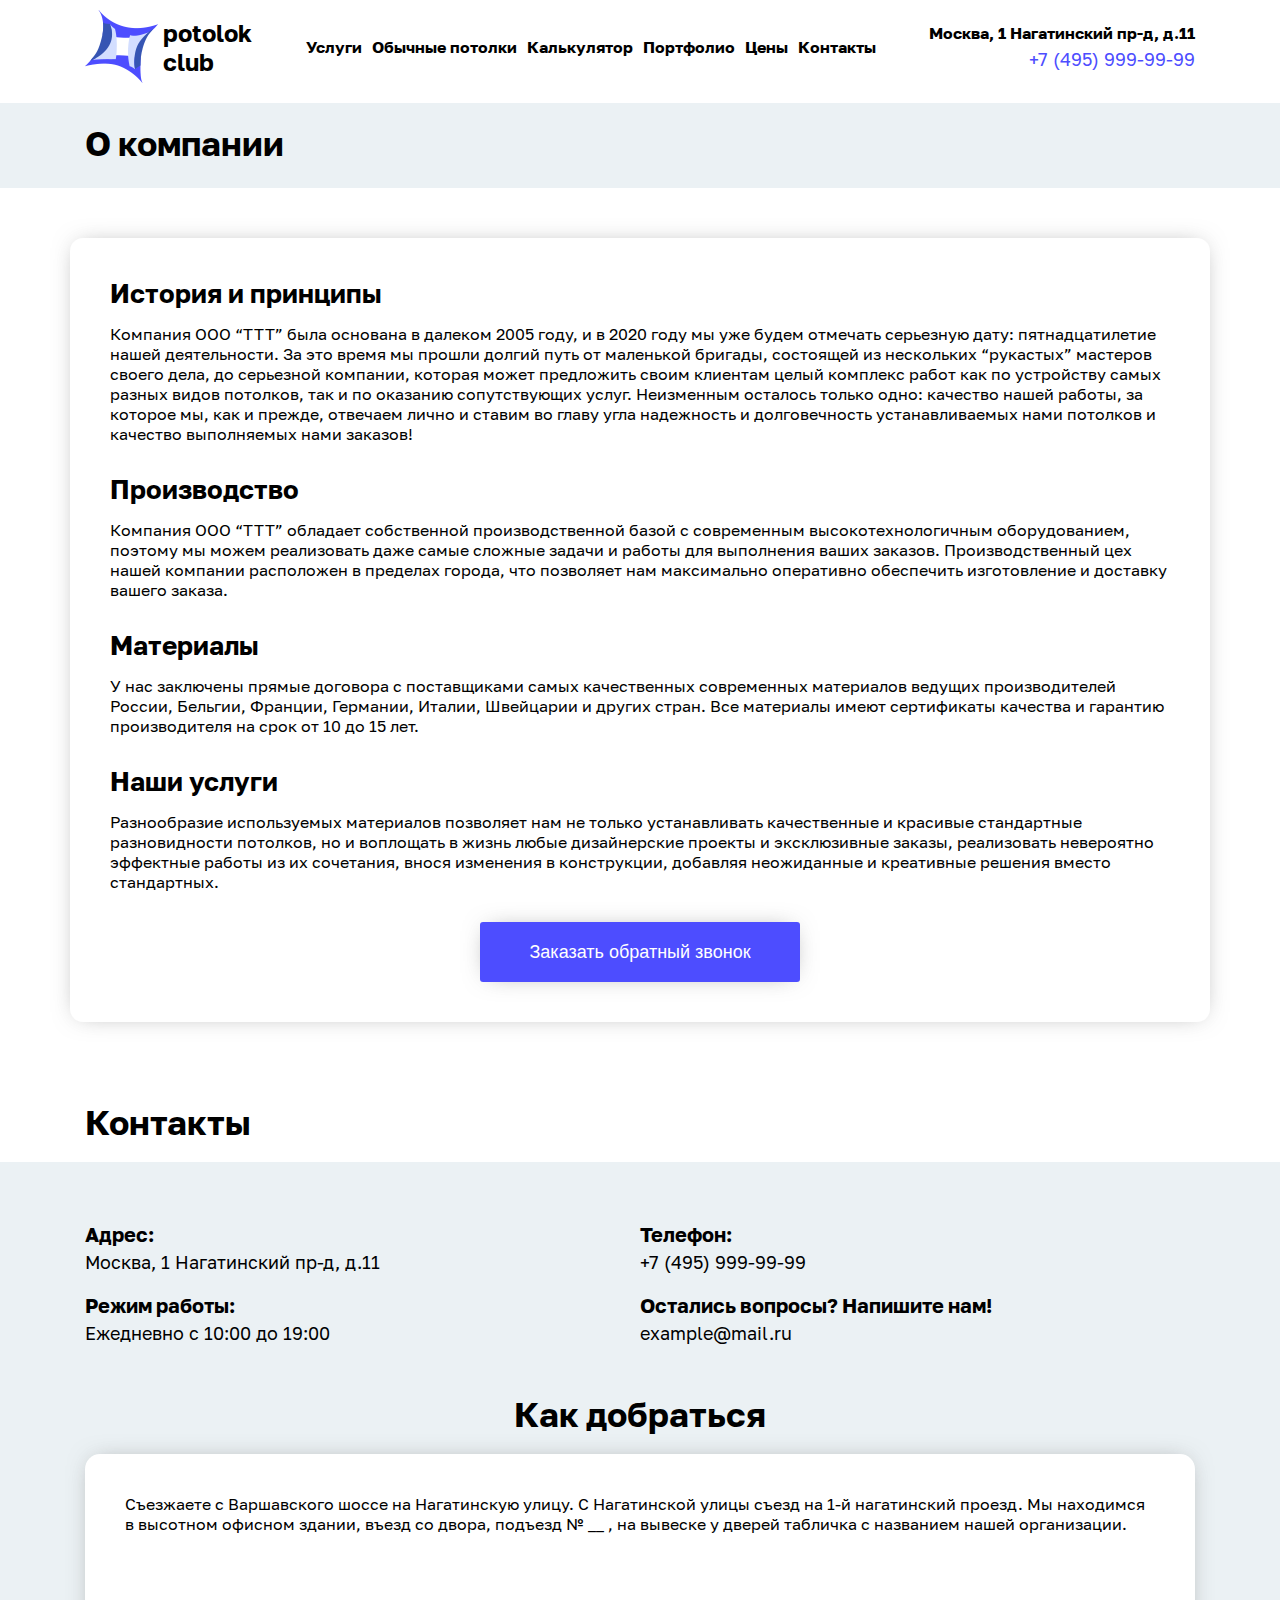
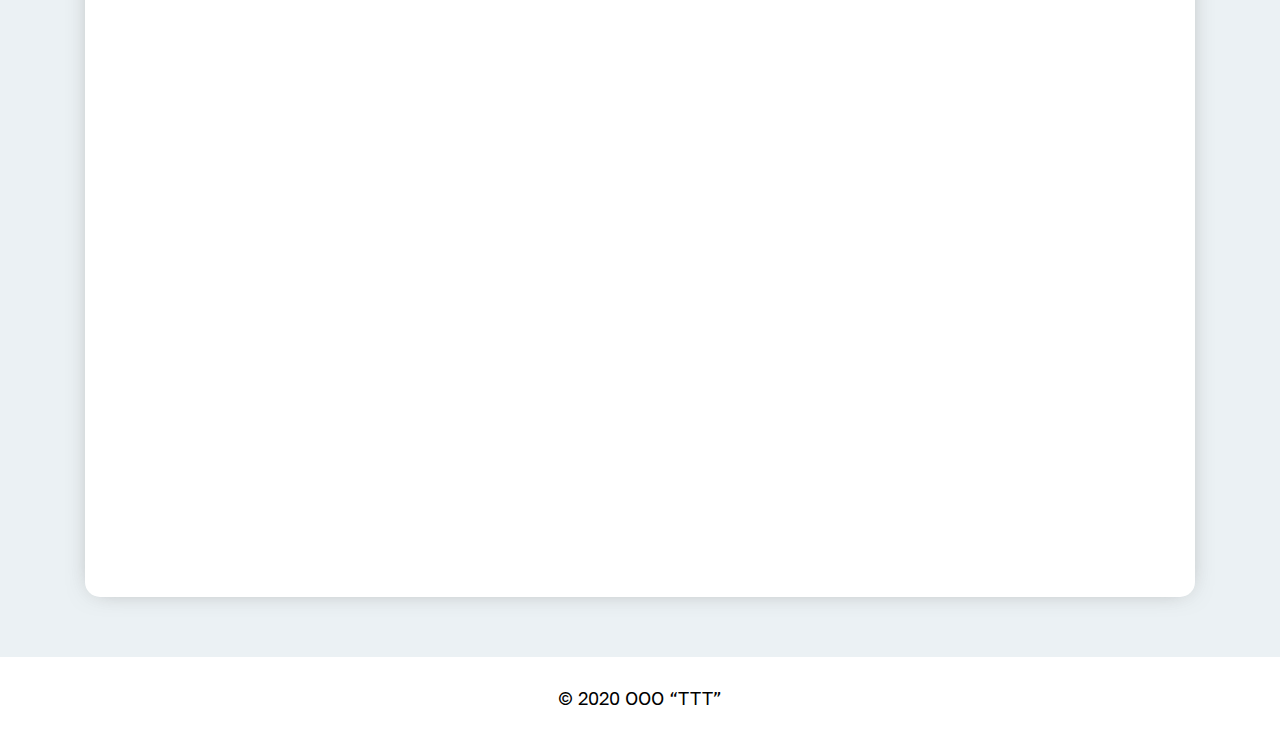
==== about.html @ 4449667e "5" ====
<!DOCTYPE html>
<html lang="ru">
<head>
  <meta charset="UTF-8">
  <meta name="viewport" content="width=device-width, initial-scale=1.0, maximum-scale=1.0, user-scalable=no" />
  <meta http-equiv="X-UA-Compatible" content="ie=edge">
  <meta name="format-detection" content="telephone=no">
  <title>Ремонт квартир</title>
  <link rel="shortcut icon" href="img/favicon/favicon.ico" type="image/x-icon">
  <meta property="og:title" content="" />
  <meta name="keywords" content=""/>
  <link rel="stylesheet" href="css/libs.min.css">
  <link rel="stylesheet" href="css/main.css">
</head>
<body>
  <div class="burger">
    <span></span>
    <span></span>
    <span></span>
  </div>
  <header class="header">
    <div class="header-top">
      <div class="header-top-wrap container">
        <div class="header-top-wrap-left">
          <a href="#"><img src="img/logo.png" alt="">potolok<br>club</a>
        </div>
        <div class="header-top-wrap-center">
          <ul class="menu">
            <li class="menu-item-has-children">
              <a href="">Услуги</a>
              <ul>
                <li><a href="">В детскую</a></li>
                <li><a href="">В спальню</a></li>
                <li><a href="">В гостинную</a></li>
                <li><a href="">На кухню</a></li>
                <li><a href="">В ванную</a></li>
                <li><a href="">В коридор</a></li>
              </ul>
            </li>
            <li><a href="">Обычные потолки</a></li>
            <li><a href="">Калькулятор</a>
            </li>
            <li><a href="">Портфолио</a></li>
            <li><a href="">Цены</a></li>
            <li><a href="">Контакты</a></li>
          </ul>
        </div>
        <div class="header-top-wrap-right">
          <a href="#">Москва, 1 Нагатинский пр-д, д.11</a>
          <a href="tel:">+7 (495) 999-99-99</a>
        </div>
      </div>
    </div>
    
  </header>
 

  <section class="about">
    <div class="about-title">
      <h1 class="title container">О компании</h1>
    </div>
    <div class="about-wrap container">
      
      <h2>
        История и принципы
      </h2>
      <p>
        Компания ООО “ТТТ” была основана в далеком 2005 году, и в 2020 году мы уже будем отмечать серьезную дату: пятнадцатилетие нашей деятельности. За это время мы прошли долгий путь от маленькой бригады, состоящей из нескольких “рукастых” мастеров своего дела, до серьезной компании, которая может предложить своим клиентам целый комплекс работ как по устройству самых разных видов потолков, так и по оказанию сопутствующих услуг. Неизменным осталось только одно: качество нашей работы, за которое мы, как и прежде, отвечаем лично и ставим во главу угла надежность и долговечность устанавливаемых нами потолков и качество выполняемых нами заказов!
      </p>
      <h2>
        Производство
      </h2>
      <p>
        Компания ООО “ТТТ” обладает собственной производственной базой с современным высокотехнологичным оборудованием, поэтому мы можем реализовать даже самые сложные задачи и работы для выполнения ваших заказов. Производственный цех нашей компании расположен в пределах города, что позволяет нам максимально оперативно обеспечить изготовление и доставку вашего заказа.   
      </p>
      <h2>
        Материалы
      </h2>
      <p>
        У нас заключены прямые договора с поставщиками самых качественных современных материалов ведущих производителей России, Бельгии, Франции, Германии, Италии, Швейцарии и других стран. Все материалы имеют сертификаты качества и гарантию производителя на срок от 10 до 15 лет.
      </p>
      <h2>
        Наши услуги 
      </h2>
      <p>
        Разнообразие используемых материалов позволяет нам не только устанавливать качественные и красивые стандартные разновидности потолков, но и  воплощать в жизнь любые дизайнерские проекты и эксклюзивные заказы, реализовать невероятно эффектные работы из их сочетания, внося изменения в конструкции, добавляя неожиданные и креативные решения вместо стандартных.
      </p>
      <div class="div-button">
        <button class="button call-popup">Заказать обратный звонок</button>
      </div>
    </div>
  </section>
  <footer class="footer">
    <div class="footer-top container">
      <div class="title">
        Контакты
      </div>
    </div>
    <div class="footer-main">
      <div class="footer-main-wrap container">
        <div class="footer-main-wrap-top">
          <div class="footer-main-wrap-top-item">
            <b>Адрес:</b>
            <p>Москва, 1 Нагатинский пр-д, д.11</p>
          </div>
          <div class="footer-main-wrap-top-item">
            <b>Телефон:</b>
            <a href="">+7 (495) 999-99-99</a>
          </div>
          <div class="footer-main-wrap-top-item">
            <b>Режим работы:</b>
            <p>Ежедневно с 10:00 до 19:00</p>
          </div>
          <div class="footer-main-wrap-top-item">
            <b>Остались вопросы? Напишите нам!</b>
            <a href="">example@mail.ru</a>
          </div>
        </div>
        <div class="title">Как добраться</div>
        <!-- <div class="footer-main-wrap-toggle">
          
          <div>На автомобиле</div>
          <div>Пешком</div>
        </div> -->
        <div class="footer-main-wrap-map">
          <p>
            Съезжаете с Варшавского шоссе на Нагатинскую улицу. 
            С Нагатинской улицы съезд на 1-й нагатинский проезд. 
            Мы находимся в высотном офисном здании, въезд со двора, подъезд № __ , на вывеске у дверей табличка с названием нашей организации. 
          </p>
          <iframe src="https://yandex.ru/map-widget/v1/?um=constructor%3Af8dcd74d21fbdcd40e7e0dd1409239ef2c2ac0455ceb2d71cfdfa2def05c5040&amp;source=constructor" width="100%" height="600" frameborder="0"></iframe>
        </div>
      </div>
    </div>
    <div class="footer-title">
      © 2020  ООО  “ТТТ” 
    </div>
  </footer>
  <div class="overlay"></div>
  <div class="popup">
    <div class="close">&times;</div>
    <div class="title">
      Оставьте завяку и мы вам перезвоним!
    </div>
    <label for="">Ваше имя</label>
    <input type="text">
    <label for="">Ваш телефон</label>
    <input type="tel">
    <input type="submit" class="button" value="Отправить">
    <div class="small">
      Я ознакомлен (-а) с условиями <a href="">политики конфиденциальности</a> и согласен на обработку персональных данных.
    </div>
  </div>




  <script src="https://code.jquery.com/jquery-3.4.1.min.js"></script>
  <script src="js/libs.min.js"></script>
  <script src="js/common.js"></script>
</body>
</html>
---- css/libs.min.css ----
.slick-slider{box-sizing:border-box;-webkit-user-select:none;-moz-user-select:none;-ms-user-select:none;user-select:none;-webkit-touch-callout:none;-khtml-user-select:none;-ms-touch-action:pan-y;touch-action:pan-y;-webkit-tap-highlight-color:transparent}.slick-list,.slick-slider{position:relative;display:block}.slick-list{overflow:hidden;margin:0;padding:0}.slick-list:focus{outline:none}.slick-list.dragging{cursor:pointer;cursor:hand}.slick-slider .slick-list,.slick-slider .slick-track{transform:translateZ(0)}.slick-track{position:relative;top:0;left:0;display:block;margin-left:auto;margin-right:auto}.slick-track:after,.slick-track:before{display:table;content:""}.slick-track:after{clear:both}.slick-loading .slick-track{visibility:hidden}.slick-slide{display:none;float:left;height:100%;min-height:1px}[dir=rtl] .slick-slide{float:right}.slick-slide img{display:block}.slick-slide.slick-loading img{display:none}.slick-slide.dragging img{pointer-events:none}.slick-initialized .slick-slide{display:block}.slick-loading .slick-slide{visibility:hidden}.slick-vertical .slick-slide{display:block;height:auto;border:1px solid transparent}.slick-arrow.slick-hidden{display:none}
---- css/main.css ----
@font-face {
  font-family: 'reg';
  font-display: swap;
  src: url("../fonts/GoloTextReg.ttf");
  font-weight: normal;
  font-style: normal;
}

@font-face {
  font-family: 'bold';
  font-display: swap;
  src: url("../fonts/GoloTextBold.ttf");
  font-weight: normal;
  font-style: normal;
}

* {
  -webkit-box-sizing: border-box;
          box-sizing: border-box;
  margin: 0;
  padding: 0;
}

body, html {
  margin: 0;
  padding: 0;
  width: auto;
  overflow-x: hidden;
  color: #000;
  font-family: "reg", sans-serif;
  -webkit-box-sizing: border-box;
          box-sizing: border-box;
  font-size: 14px;
  -ms-overflow-style: scrollbar;
}

a, a:hover, a:active, a:link, a:focus {
  text-decoration: none;
  outline: none;
}

ul {
  list-style: none;
  font-size: 16px;
}

div, span, article, nav, section, main, header {
  -webkit-box-sizing: border-box;
          box-sizing: border-box;
  padding: 0;
  margin: 0;
}

input, button, select, textarea {
  padding: 10px 15px;
}

input[type="text"], input[type="tel"], input[type="submit"], button {
  -webkit-appearance: none;
}

input:focus, textarea:focus, select:focus, button:focus {
  outline: none;
}

h1, h2, h3, h4, h5 {
  width: 100%;
  font-family: "bold", sans-serif;
}

.container {
  width: 100%;
  padding-right: 15px;
  padding-left: 15px;
  margin-right: auto;
  margin-left: auto;
}

.container-fluid {
  width: 100%;
  margin-right: auto;
  margin-left: auto;
}

.row {
  display: -webkit-box;
  display: -ms-flexbox;
  display: flex;
  -ms-flex-wrap: wrap;
  flex-wrap: wrap;
  -webkit-box-align: center;
      -ms-flex-align: center;
          align-items: center;
}

@media (min-width: 576px) {
  .container {
    max-width: 540px;
  }
}

@media (min-width: 768px) {
  .container {
    max-width: 720px;
  }
}

@media (min-width: 992px) {
  .container {
    max-width: 960px;
  }
}

@media (min-width: 1200px) {
  .container {
    max-width: 1140px;
  }
}

.title {
  font-family: "bold", sans-serif;
  font-size: 34px;
  margin-bottom: 20px;
}

.button {
  background-color: #4d4dff;
  color: #fff;
  font-size: 18px;
  border: 0;
  border-radius: 3px;
  display: -webkit-box;
  display: -ms-flexbox;
  display: flex;
  -webkit-box-pack: center;
      -ms-flex-pack: center;
          justify-content: center;
  -webkit-box-align: center;
      -ms-flex-align: center;
          align-items: center;
  width: 320px;
  height: 60px;
  -webkit-box-shadow: 0px 0px 25px -9px rgba(120, 120, 120, 0.76);
          box-shadow: 0px 0px 25px -9px rgba(120, 120, 120, 0.76);
  cursor: pointer;
  -webkit-transition: 0.6s;
  transition: 0.6s;
}

.button:hover {
  -webkit-transition: 0.6s;
  transition: 0.6s;
  color: #000;
  background-color: #d3deff;
}

.header-top {
  padding-bottom: 20px;
}

.header-top-wrap {
  display: -webkit-box;
  display: -ms-flexbox;
  display: flex;
  -webkit-box-pack: justify;
      -ms-flex-pack: justify;
          justify-content: space-between;
  -webkit-box-align: center;
      -ms-flex-align: center;
          align-items: center;
  padding-top: 10px;
}

.header-top-wrap-left a {
  display: -webkit-box;
  display: -ms-flexbox;
  display: flex;
  -webkit-box-align: center;
      -ms-flex-align: center;
          align-items: center;
  font-size: 24px;
  font-family: "bold", sans-serif;
  color: #000;
}

.header-top-wrap-left a img {
  margin-right: 5px;
}

.header-top-wrap-center ul {
  display: -webkit-box;
  display: -ms-flexbox;
  display: flex;
  -webkit-box-pack: justify;
      -ms-flex-pack: justify;
          justify-content: space-between;
  -webkit-box-align: center;
      -ms-flex-align: center;
          align-items: center;
}

.header-top-wrap-center ul li {
  position: relative;
}

.header-top-wrap-center ul li a {
  padding: 5px;
  font-size: 16px;
  color: #000;
  font-family: "bold", sans-serif;
}

.header-top-wrap-center ul li.menu-item-has-children ul {
  position: absolute;
  display: none;
  min-width: 160px;
  top: 22px;
  background-color: #fff;
  -webkit-box-shadow: 0 5px 5px rgba(0, 0, 0, 0.1);
          box-shadow: 0 5px 5px rgba(0, 0, 0, 0.1);
}

.header-top-wrap-center ul li.menu-item-has-children ul li {
  display: -webkit-box;
  display: -ms-flexbox;
  display: flex;
  width: 100%;
}

.header-top-wrap-center ul li.menu-item-has-children ul li a {
  display: -webkit-box;
  display: -ms-flexbox;
  display: flex;
  width: 100%;
  padding: 4px 15px;
  display: flex;
}

.header-top-wrap-center ul li.menu-item-has-children ul li a:hover {
  background-color: #4d4dff;
  color: #fff;
}

.header-top-wrap-right {
  display: -webkit-box;
  display: -ms-flexbox;
  display: flex;
  -webkit-box-orient: vertical;
  -webkit-box-direction: normal;
      -ms-flex-direction: column;
          flex-direction: column;
  -webkit-box-align: end;
      -ms-flex-align: end;
          align-items: flex-end;
}

.header-top-wrap-right a:first-child {
  color: #000000;
  font-family: "bold", sans-serif;
  font-size: 16px;
  margin-bottom: 5px;
}

.header-top-wrap-right a:last-child {
  color: #4d4dff;
  font-size: 18px;
}

.header-main {
  min-height: 800px;
  display: -webkit-box;
  display: -ms-flexbox;
  display: flex;
  -webkit-box-pack: center;
      -ms-flex-pack: center;
          justify-content: center;
  -webkit-box-align: center;
      -ms-flex-align: center;
          align-items: center;
  background-image: url(../img/bg.png);
  background-size: cover;
  background-position: center center;
}

.header-main button {
  margin-bottom: 100px;
  width: 270px;
  margin-top: 20px;
}

.header-main h1 {
  font-size: 40px;
  text-transform: uppercase;
  line-height: 42px;
  margin-right: 300px;
}

.header-main h1 span {
  font-size: 52px;
  line-height: 48px;
}

.service {
  padding: 20px 0;
}

.service-wrap {
  display: -webkit-box;
  display: -ms-flexbox;
  display: flex;
  -ms-flex-wrap: wrap;
      flex-wrap: wrap;
  -ms-flex-pack: distribute;
      justify-content: space-around;
}

.service-wrap-item {
  overflow: hidden;
  display: -webkit-box;
  display: -ms-flexbox;
  display: flex;
  position: relative;
  -ms-flex-preferred-size: 31%;
      flex-basis: 31%;
  margin-bottom: 25px;
  min-height: 235px;
  -webkit-box-align: end;
      -ms-flex-align: end;
          align-items: flex-end;
  -webkit-box-pack: center;
      -ms-flex-pack: center;
          justify-content: center;
  cursor: pointer;
  -webkit-transition: 0.6s;
  transition: 0.6s;
}

.service-wrap-item div.button {
  position: absolute;
  top: 50%;
  left: 50%;
  -webkit-transform: translate(-50%, -50%);
          transform: translate(-50%, -50%);
  width: 240px;
  opacity: 0;
  -webkit-transition: 0.6s;
  transition: 0.6s;
  z-index: 12;
}

.service-wrap-item div.button:hover {
  background-color: #4d4dff;
  color: #fff;
}

.service-wrap-item:hover div.button {
  opacity: 1;
}

.service-wrap-item:hover span {
  height: 100%;
  -webkit-transition: 0.6s;
  transition: 0.6s;
  -webkit-box-align: end;
      -ms-flex-align: end;
          align-items: flex-end;
  line-height: 50px;
}

.service-wrap-item span {
  z-index: 10;
  color: #fff;
  width: 100%;
  display: -webkit-box;
  display: -ms-flexbox;
  display: flex;
  -webkit-box-pack: center;
      -ms-flex-pack: center;
          justify-content: center;
  -webkit-box-align: center;
      -ms-flex-align: center;
          align-items: center;
  height: 50px;
  font-family: "bold", sans-serif;
  padding: 0 20px;
  text-align: center;
  margin-bottom: 0px;
  background-color: rgba(0, 0, 0, 0.5);
  font-size: 16px;
  -webkit-transition: 0.6s;
  transition: 0.6s;
}

.service-wrap-item img {
  width: 100%;
  position: absolute;
  left: 50%;
  top: 50%;
  -webkit-transform: translate(-50%, -50%);
          transform: translate(-50%, -50%);
}

.portfolio-wrap-item {
  padding: 20px;
}

.portfolio-wrap-item-top img {
  width: 100% !important;
  height: auto !important;
}

.portfolio-wrap-item-bot h4 {
  font-size: 20px;
  margin-bottom: 20px;
  margin-top: 10px;
}

.portfolio-wrap-item-bot p b {
  margin-left: 2px;
  font-size: 16px;
  font-family: "bold", sans-serif;
  font-weight: 700;
}

.portfolio button.slick-arrow {
  position: absolute;
  top: 38%;
  -webkit-transform: translateY(-50%);
          transform: translateY(-50%);
  font-size: 0;
  background: transparent;
  border: 0;
  border-radius: 50%;
  background-image: url(../img/icons/back.svg);
  background-size: cover;
  background-position: center center;
  background-repeat: no-repeat;
  height: 20px;
  width: 20px;
  cursor: pointer;
}

.portfolio button.slick-arrow:focus {
  outline: none;
}

.portfolio button.slick-next {
  right: -10px;
  z-index: 10;
  -webkit-transform: translateY(-50%) rotate(180deg);
          transform: translateY(-50%) rotate(180deg);
}

.portfolio button.slick-prev {
  left: -10px;
  z-index: 10;
}

.footer {
  padding: 30px 0 0 0;
}

.footer-title {
  display: -webkit-box;
  display: -ms-flexbox;
  display: flex;
  -webkit-box-align: center;
      -ms-flex-align: center;
          align-items: center;
  -webkit-box-pack: center;
      -ms-flex-pack: center;
          justify-content: center;
  padding: 30px 0;
  font-size: 18px;
  background-color: #fff;
}

.footer-main {
  background-color: #ebf1f4;
  padding: 60px 0;
}

.footer-main div.title {
  text-align: center;
  width: 100%;
  margin-top: 30px;
  margin-bottom: 20px;
}

.footer-main-wrap-map {
  border-radius: 15px;
  background-color: #ffffff;
  padding: 40px;
  -webkit-box-shadow: 0px 0px 25px -9px rgba(120, 120, 120, 0.76);
          box-shadow: 0px 0px 25px -9px rgba(120, 120, 120, 0.76);
}

.footer-main-wrap-map img {
  width: 100%;
  height: auto;
  margin-top: 20px;
}

.footer-main-wrap-map p {
  font-size: 16px;
  line-height: 20px;
  margin-bottom: 20px;
}

.footer-main-wrap-toggle {
  display: -webkit-box;
  display: -ms-flexbox;
  display: flex;
  -webkit-box-pack: center;
      -ms-flex-pack: center;
          justify-content: center;
  -webkit-box-align: center;
      -ms-flex-align: center;
          align-items: center;
  margin-bottom: 40px;
  margin-top: 30px;
}

.footer-main-wrap-toggle div {
  padding: 10px;
  display: -webkit-box;
  display: -ms-flexbox;
  display: flex;
  width: 160px;
  -webkit-box-pack: center;
      -ms-flex-pack: center;
          justify-content: center;
  -webkit-box-align: center;
      -ms-flex-align: center;
          align-items: center;
  color: #fff;
  cursor: pointer;
}

.footer-main-wrap-toggle div:first-child {
  background-color: #4d4dff;
  border-radius: 13px 0 0 13px;
}

.footer-main-wrap-toggle div:last-child {
  background-color: #d3deff;
  color: #000000;
  border-radius: 0 13px 13px 0;
}

.footer-main-wrap-top {
  display: -webkit-box;
  display: -ms-flexbox;
  display: flex;
  -ms-flex-wrap: wrap;
      flex-wrap: wrap;
  -webkit-box-align: center;
      -ms-flex-align: center;
          align-items: center;
  -ms-flex-pack: distribute;
      justify-content: space-around;
}

.footer-main-wrap-top-item {
  display: -webkit-box;
  display: -ms-flexbox;
  display: flex;
  -webkit-box-orient: vertical;
  -webkit-box-direction: normal;
      -ms-flex-direction: column;
          flex-direction: column;
  -webkit-box-pack: center;
      -ms-flex-pack: center;
          justify-content: center;
  -ms-flex-preferred-size: 50%;
      flex-basis: 50%;
  margin-bottom: 20px;
}

.footer-main-wrap-top-item b {
  margin-bottom: 5px;
  font-size: 20px;
  font-family: "bold", sans-serif;
}

.footer-main-wrap-top-item p, .footer-main-wrap-top-item a {
  font-size: 18px;
}

.footer-main-wrap-top-item a {
  color: #000000;
}

.footer-main-wrap-top-item a:hover {
  color: #4d4dff;
}

.calc {
  padding: 40px 0;
}

.calc-wrap {
  display: -webkit-box;
  display: -ms-flexbox;
  display: flex;
  -webkit-box-pack: justify;
      -ms-flex-pack: justify;
          justify-content: space-between;
}

.calc-wrap-right {
  display: -webkit-box;
  display: -ms-flexbox;
  display: flex;
  -webkit-box-orient: vertical;
  -webkit-box-direction: normal;
      -ms-flex-direction: column;
          flex-direction: column;
  -ms-flex-preferred-size: 25%;
      flex-basis: 25%;
  -webkit-box-pack: justify;
      -ms-flex-pack: justify;
          justify-content: space-between;
}

.calc-wrap-right div {
  display: -webkit-box;
  display: -ms-flexbox;
  display: flex;
  height: 50%;
  width: 100%;
  -webkit-box-orient: vertical;
  -webkit-box-direction: normal;
      -ms-flex-direction: column;
          flex-direction: column;
  font-family: "bold", sans-serif;
  font-size: 20px;
}

.calc-wrap-right div:first-child {
  -webkit-box-orient: horizontal;
  -webkit-box-direction: normal;
      -ms-flex-direction: row;
          flex-direction: row;
  -webkit-box-align: center;
      -ms-flex-align: center;
          align-items: center;
  -webkit-box-pack: center;
      -ms-flex-pack: center;
          justify-content: center;
}

.calc-wrap-right div:first-child span {
  font-size: 32px;
  padding: 0 5px;
}

.calc-wrap-right div:last-child {
  -webkit-box-pack: end;
      -ms-flex-pack: end;
          justify-content: flex-end;
}

.calc-wrap-right div:last-child button {
  margin-top: 10px;
  width: 100%;
}

.calc-wrap-right div:last-child span {
  text-align: center;
  text-decoration: underline;
}

.calc-wrap-left {
  display: -webkit-box;
  display: -ms-flexbox;
  display: flex;
  -webkit-box-orient: vertical;
  -webkit-box-direction: normal;
      -ms-flex-direction: column;
          flex-direction: column;
  -webkit-box-align: start;
      -ms-flex-align: start;
          align-items: flex-start;
  -ms-flex-preferred-size: 65%;
      flex-basis: 65%;
}

.calc-wrap-left-top {
  display: -webkit-box;
  display: -ms-flexbox;
  display: flex;
  -webkit-box-orient: vertical;
  -webkit-box-direction: normal;
      -ms-flex-direction: column;
          flex-direction: column;
  -webkit-box-align: start;
      -ms-flex-align: start;
          align-items: flex-start;
  -webkit-box-pack: center;
      -ms-flex-pack: center;
          justify-content: center;
  width: 100%;
}

.calc-wrap-left-top b {
  font-size: 20px;
  margin-top: 15px;
}

.calc-wrap-left-top span {
  background-color: #ebf1f4;
  display: -webkit-box;
  display: -ms-flexbox;
  display: flex;
  -webkit-box-pack: center;
      -ms-flex-pack: center;
          justify-content: center;
  -webkit-box-align: center;
      -ms-flex-align: center;
          align-items: center;
  width: 180px;
  height: 40px;
  font-size: 20px;
  border-radius: 13px;
  margin-bottom: 20px;
  font-family: "bold", sans-serif;
}

.calc-wrap-left-top input {
  padding: 20px 0;
}

.calc-wrap-left-bot {
  display: -webkit-box;
  display: -ms-flexbox;
  display: flex;
  -webkit-box-pack: justify;
      -ms-flex-pack: justify;
          justify-content: space-between;
  width: 100%;
}

.calc-wrap-left-bot div {
  display: -webkit-box;
  display: -ms-flexbox;
  display: flex;
  -webkit-box-orient: vertical;
  -webkit-box-direction: normal;
      -ms-flex-direction: column;
          flex-direction: column;
  -ms-flex-preferred-size: 25%;
      flex-basis: 25%;
  padding: 0 5px;
}

.calc-wrap-left-bot div b {
  font-size: 16px;
}

.calc-wrap-left-bot div input, .calc-wrap-left-bot div select {
  background-color: #ebf1f4;
  border: none;
  border-radius: 13px;
  display: -webkit-box;
  display: -ms-flexbox;
  display: flex;
  -webkit-box-pack: center;
      -ms-flex-pack: center;
          justify-content: center;
  -webkit-box-align: center;
      -ms-flex-align: center;
          align-items: center;
  height: 40px;
  margin-top: 10px;
  width: 100%;
}

/* range */
input[type='range'] {
  display: block;
}

input[type='range']:focus {
  outline: none;
}

#inputDiv {
  width: 100%;
  position: relative;
}

#etiqueta {
  width: 0px;
  height: 0px;
  position: absolute;
  z-index: -11;
  background-color: transparent;
  color: white;
  font-size: 0px;
  text-align: center;
  padding-top: 0px;
  top: -45px;
}

input[type='range'],
input[type='range']::-webkit-slider-runnable-track,
input[type='range']::-webkit-slider-thumb {
  -webkit-appearance: none;
}

input[type=range]::-webkit-slider-thumb {
  background-color: #fff;
  width: 30px;
  height: 30px;
  border: 3px solid #333;
  border-radius: 50%;
  margin-top: -10px;
}

input[type=range]::-moz-range-thumb {
  background-color: #d3deff;
  width: 15px;
  height: 15px;
  border: 3px solid #333;
  border-radius: 50%;
}

input[type=range]::-ms-thumb {
  background-color: #d3deff;
  width: 20px;
  height: 20px;
  border: 3px solid #d3deff;
  border-radius: 50%;
}

/* 2.2 TRACK */
input[type=range]::-webkit-slider-runnable-track {
  background-color: #fff;
  height: 10px;
  border-radius: 10px;
}

input[type=range]:focus::-webkit-slider-runnable-track {
  outline: none;
}

input[type=range]::-moz-range-track {
  background-color: #d3deff;
  height: 10px;
  border-radius: 10px;
}

input[type=range]::-ms-track {
  background-color: #d3deff;
  height: 10px;
  border-radius: 10px;
}

input[type=range]::-ms-fill-lower {
  background-color: #4d4dff;
}

input[type=range]::-ms-fill-upper {
  background-color: #d3deff;
}

.burger {
  z-index: 50;
  display: none;
  position: fixed;
  left: 50%;
  -webkit-transform: translateX(-50%);
          transform: translateX(-50%);
  height: 40px;
  width: 40px;
  border-radius: 50%;
  background-color: #4d4dff;
  top: 20px;
  cursor: pointer;
  -webkit-transition: 0.6s;
  transition: 0.6s;
}

.burger span {
  -webkit-transition: 0.6s;
  transition: 0.6s;
  position: absolute;
  background-color: #fff;
  height: 2px;
  width: 25px;
  top: 12px;
  left: 50%;
  -webkit-transform: translateX(-50%);
          transform: translateX(-50%);
}

.burger span:nth-child(2) {
  top: 19px;
}

.burger span:nth-child(3) {
  top: 26px;
}

.burger-active span {
  -webkit-transition: 0.6s;
  transition: 0.6s;
}

.burger-active span:nth-child(1) {
  -webkit-transform: translateX(-50%) rotate(45deg);
          transform: translateX(-50%) rotate(45deg);
  top: 20px;
}

.burger-active span:nth-child(2) {
  -webkit-transform: translateX(-50%) rotate(-45deg);
          transform: translateX(-50%) rotate(-45deg);
  top: 20px;
}

.burger-active span:nth-child(3) {
  -webkit-transform: translateX(-50%) rotate(-135deg);
          transform: translateX(-50%) rotate(-135deg);
  top: 20px;
}

.move-burger {
  top: 20px !important;
}

.overlay {
  position: fixed;
  top: 0;
  left: 0;
  right: 0;
  bottom: 0;
  width: 100%;
  height: 100%;
  background-color: rgba(77, 77, 255, 0.2);
  z-index: 90;
  -webkit-transition: 1s;
  transition: 1s;
  -webkit-transform: translateX(-500%);
          transform: translateX(-500%);
}

.popup {
  position: fixed;
  top: 50%;
  left: 50%;
  -webkit-transform: translate(-500%, -50%);
          transform: translate(-500%, -50%);
  z-index: 95;
  display: -webkit-box;
  display: -ms-flexbox;
  display: flex;
  -webkit-box-orient: vertical;
  -webkit-box-direction: normal;
      -ms-flex-direction: column;
          flex-direction: column;
  max-width: 320px;
  width: 320px;
  padding: 20px;
  background-color: #fff;
  border-radius: 13px;
  -webkit-transition: 1s;
  transition: 1s;
}

.popup div.close {
  position: absolute;
  top: 0px;
  right: 10px;
  font-size: 30px;
  cursor: pointer;
}

.popup div.small {
  font-size: 11px;
  text-align: center;
  margin-top: 15px;
}

.popup div.small a {
  color: #4d4dff;
}

.popup div.title {
  text-align: center;
  font-size: 22px;
  margin-bottom: 10px;
  margin-top: 10px;
}

.popup input {
  border-radius: 7px;
  border: none;
  -webkit-box-shadow: 0 0 5px rgba(0, 0, 0, 0.4);
          box-shadow: 0 0 5px rgba(0, 0, 0, 0.4);
  margin-top: 5px;
  padding: 15px;
  width: 100%;
}

.popup input.button {
  min-width: 200px;
  width: 100%;
  margin-top: 25px;
}

.popup label {
  margin-top: 15px;
}

.popup-active {
  -webkit-transform: translate(-50%, -50%);
          transform: translate(-50%, -50%);
}

.overlay-active {
  -webkit-transform: translateX(0);
          transform: translateX(0);
}

.about-wrap div.div-button {
  display: -webkit-box;
  display: -ms-flexbox;
  display: flex;
  width: 100%;
  -webkit-box-pack: center;
      -ms-flex-pack: center;
          justify-content: center;
  margin-top: 30px;
}

.about-table div {
  width: 100%;
  display: -webkit-box;
  display: -ms-flexbox;
  display: flex;
  -webkit-box-pack: center;
      -ms-flex-pack: center;
          justify-content: center;
  margin-top: 40px;
}

.about-table table {
  border: 1px solid #4d4dff;
  padding: 20px;
  border-radius: 13px;
  table-layout: fixed;
  width: 100%;
  border-collapse: collapse;
  margin-bottom: 20px;
}

.about-table table td, .about-table table th {
  border: 1px solid #4d4dff;
}

.about-table table th {
  text-align: left;
}

.about-table table th:nth-child(1), .about-table table td:nth-child(1) {
  padding: 10px;
  width: 20%;
}

.about-table table th:nth-child(2), .about-table table td:nth-child(2) {
  padding: 10px;
  width: 20%;
}

.about-table table th:nth-child(3), .about-table table td:nth-child(3) {
  padding: 10px;
  width: 20%;
}

.about-table table th:nth-child(4), .about-table table td:nth-child(4) {
  padding: 10px;
  width: 20%;
}

.about-table table th:nth-child(5), .about-table table td:nth-child(5) {
  padding: 10px;
  width: 20%;
}

.about-title {
  background-color: #ebf1f4;
  padding: 20px 0;
}

.about-title h1 {
  margin: 0 auto;
  padding-bottom: 5px;
}

.about-wrap {
  padding: 40px;
  border-radius: 13px;
  margin: 50px auto;
  -webkit-box-shadow: 0px 0px 25px -9px rgba(120, 120, 120, 0.76);
          box-shadow: 0px 0px 25px -9px rgba(120, 120, 120, 0.76);
}

.about-wrap span {
  color: red;
}

.about-wrap b {
  font-size: 16px;
  line-height: 20px;
  margin-bottom: 20px;
  display: block;
}

.about-wrap h2 {
  font-size: 26px;
  margin-bottom: 15px;
}

.about-wrap p {
  font-size: 16px;
  line-height: 20px;
  margin-bottom: 30px;
}

.about-wrap ol {
  padding-left: 20px;
}

.about-wrap ol li {
  font-size: 16px;
}

.about-wrap ol li h3 {
  margin-top: 15px;
  margin-bottom: 5px;
  font-size: 20px;
}

.portfolio-page div.div-button {
  width: 100%;
  display: -webkit-box;
  display: -ms-flexbox;
  display: flex;
  -webkit-box-pack: center;
      -ms-flex-pack: center;
          justify-content: center;
  margin-top: 40px;
}

.portfolio-page div.portfolio-wrap {
  margin-top: 50px;
}

.portfolio-page div.title-container {
  width: 100%;
  background-color: #ebf1f4;
  padding: 20px 0 10px 0;
}

@media (max-width: 1199px) {
  .calc-wrap-left-bot {
    -ms-flex-wrap: wrap;
        flex-wrap: wrap;
  }
  .calc-wrap-left-bot div {
    -ms-flex-preferred-size: 48%;
        flex-basis: 48%;
    margin-bottom: 20px;
  }
  .service {
    padding-top: 0;
  }
  .service-wrap-item {
    min-height: 200px;
  }
  .header-main {
    min-height: 600px;
  }
  .header-main button {
    margin-bottom: 140px;
  }
  .header-top-wrap-right a:first-child {
    font-size: 14px;
  }
  .header-top-wrap-right a:last-child {
    font-size: 16px;
  }
  .header-top-wrap-center ul li a {
    font-size: 12px;
    padding: 0 3px;
  }
  .header-top-wrap-left a {
    font-size: 17px;
  }
  .header-top-wrap-left a img {
    width: 60px;
  }
}

@media (max-width: 992px) {
  .calc-wrap-left {
    width: 100%;
  }
  .header-top-wrap-center ul li.menu-item-has-children ul {
    position: relative;
    display: block;
    padding: 0;
    font-size: 14px;
    -webkit-box-shadow: none;
            box-shadow: none;
    top: auto;
    min-width: auto;
  }
  .header-top-wrap-center ul li.menu-item-has-children ul li a {
    padding-left: 25px;
    padding-top: 5px;
    padding-bottom: 5px;
  }
  div.title {
    font-size: 24px;
  }
  .footer-main {
    padding-top: 25px;
  }
  .footer-main-wrap div.title {
    margin-top: 10px;
  }
  .footer-main-wrap-top-item {
    -ms-flex-preferred-size: 100%;
        flex-basis: 100%;
  }
  .calc-wrap {
    -ms-flex-wrap: wrap;
        flex-wrap: wrap;
  }
  .calc-wrap-left {
    -ms-flex-preferred-size: 100%;
        flex-basis: 100%;
  }
  .calc-wrap-right {
    -ms-flex-preferred-size: 100%;
        flex-basis: 100%;
  }
  .calc-wrap-right div button {
    max-width: 320px;
    margin: auto;
    display: -webkit-box;
    display: -ms-flexbox;
    display: flex;
    height: 130px;
  }
  .service-wrap-item {
    -ms-flex-preferred-size: 49%;
        flex-basis: 49%;
    margin-bottom: 10px;
  }
  .burger {
    display: block;
  }
  .header-top-wrap-center {
    z-index: 50;
  }
  .header-top-wrap-center ul {
    display: none;
    position: fixed;
    left: 0;
    top: 0;
    background-color: #fff;
    border-radius: 0 0 13px 0;
    padding: 40px;
    -webkit-box-shadow: 0 0 15px rgba(0, 0, 0, 0.4);
            box-shadow: 0 0 15px rgba(0, 0, 0, 0.4);
  }
  .header-top-wrap-center ul li a {
    font-size: 16px;
    padding: 10px 15px;
    display: -webkit-box;
    display: -ms-flexbox;
    display: flex;
  }
}

@media (max-width: 768px) {
  .about div.button {
    font-size: 14px !important;
  }
  .about-wrap h2 {
    font-size: 20px;
    margin-bottom: 20px;
  }
  .about-wrap table th, .about-wrap table tr {
    font-size: 9px;
    word-break: break-all;
  }
  .about-wrap table td:nth-child(1) {
    padding: 5px;
    width: 20%;
  }
  .about-wrap table td:nth-child(2) {
    padding: 5px;
    width: 20%;
  }
  .about-wrap table td:nth-child(3) {
    padding: 5px;
    width: 40%;
  }
  .about-wrap table td:nth-child(4) {
    padding: 5px;
    width: 10%;
  }
  .about-wrap table td:nth-child(5) {
    padding: 5px;
    width: 10%;
  }
  .about-wrap table td.table-dnone, .about-wrap table th.table-dnone {
    display: none;
  }
  .about-wrap table.table-two th:nth-child(1), .about-wrap table.table-two td:nth-child(1) {
    padding: 10px;
    width: 50%;
  }
  .about-wrap table.table-two th:nth-child(2), .about-wrap table.table-two td:nth-child(2) {
    padding: 10px;
    width: 20%;
  }
  .about-wrap table.table-two th:nth-child(3), .about-wrap table.table-two td:nth-child(3) {
    padding: 10px;
    width: 30%;
  }
  .footer-main-wrap-map {
    padding: 20px 10px;
  }
  .service-wrap-item {
    min-height: 175px;
  }
  .burger {
    -webkit-transform: translateX(0);
            transform: translateX(0);
    right: 20px;
    left: auto;
  }
  .header-main-wrap {
    padding-left: 100px;
  }
  .header-top-wrap {
    -webkit-box-pack: start;
        -ms-flex-pack: start;
            justify-content: flex-start;
  }
  .header-top-wrap-right {
    padding-left: 30px;
    -webkit-box-align: center;
        -ms-flex-align: center;
            align-items: center;
  }
}

@media (max-width: 578px) {
  .burger {
    top: 100px;
  }
  .header-main {
    min-height: 400px;
    -webkit-box-align: start;
        -ms-flex-align: start;
            align-items: flex-start;
  }
  .header-main button {
    margin-bottom: 0;
    width: 220px;
  }
  .header-main-wrap {
    padding-left: 0px;
    display: -webkit-box;
    display: -ms-flexbox;
    display: flex;
    -webkit-box-orient: vertical;
    -webkit-box-direction: normal;
        -ms-flex-direction: column;
            flex-direction: column;
    -webkit-box-pack: center;
        -ms-flex-pack: center;
            justify-content: center;
    margin-right: 150px;
  }
  .header-main-wrap h1 {
    margin-right: 0;
    font-size: 30px;
    line-height: 32px;
    margin-top: 70px;
  }
  .header-main-wrap h1 span {
    font-size: 34px;
    line-height: 36px;
  }
  .header-top-wrap {
    -webkit-box-pack: justify;
        -ms-flex-pack: justify;
            justify-content: space-between;
  }
  .header-top-wrap-right {
    padding-left: 30px;
    -webkit-box-align: end;
        -ms-flex-align: end;
            align-items: flex-end;
  }
}

@media (max-width: 440px) {
  .service-wrap {
    padding-right: 30px;
    padding-left: 30px;
  }
  .service-wrap-item {
    margin-bottom: 20px;
  }
  .portfolio button.slick-arrow {
    top: 30%;
  }
  .header-top-wrap-center ul li a {
    font-size: 16px;
  }
  .calc-wrap-left-bot div {
    -ms-flex-preferred-size: 100%;
        flex-basis: 100%;
  }
  .calc-wrap-left-bot div input {
    width: 100%;
    max-width: 100%;
  }
  .service-wrap-item {
    -ms-flex-preferred-size: 100%;
        flex-basis: 100%;
  }
  .service div.title {
    padding-left: 15px;
  }
  .header-top-wrap-right {
    padding-left: 10px;
  }
  .header-top-wrap-right a:first-child {
    font-size: 12px;
    display: -webkit-box;
    display: -ms-flexbox;
    display: flex;
    -webkit-box-pack: end;
        -ms-flex-pack: end;
            justify-content: flex-end;
    text-align: end;
  }
  .header-main {
    min-height: 400px;
    -webkit-box-align: start;
        -ms-flex-align: start;
            align-items: flex-start;
    -webkit-box-pack: start;
        -ms-flex-pack: start;
            justify-content: flex-start;
  }
  .header-main button {
    margin-bottom: 0;
    width: 220px;
  }
  .header-main-wrap {
    padding-left: 0px;
    margin-right: 0;
    margin-left: 30px;
    display: -webkit-box;
    display: -ms-flexbox;
    display: flex;
    -webkit-box-orient: vertical;
    -webkit-box-direction: normal;
        -ms-flex-direction: column;
            flex-direction: column;
    -webkit-box-pack: center;
        -ms-flex-pack: center;
            justify-content: center;
  }
  .header-main-wrap h1 {
    margin-right: 0;
    font-size: 30px;
    line-height: 32px;
    margin-top: 46px;
  }
  .header-main-wrap h1 span {
    font-size: 34px;
    line-height: 36px;
  }
}

@media (max-width: 380px) {
  body {
    background-color: #fff;
  }
}

@media (max-width: 360px) {
  body {
    background-color: #fff;
  }
}
/*# sourceMappingURL=main.css.map */
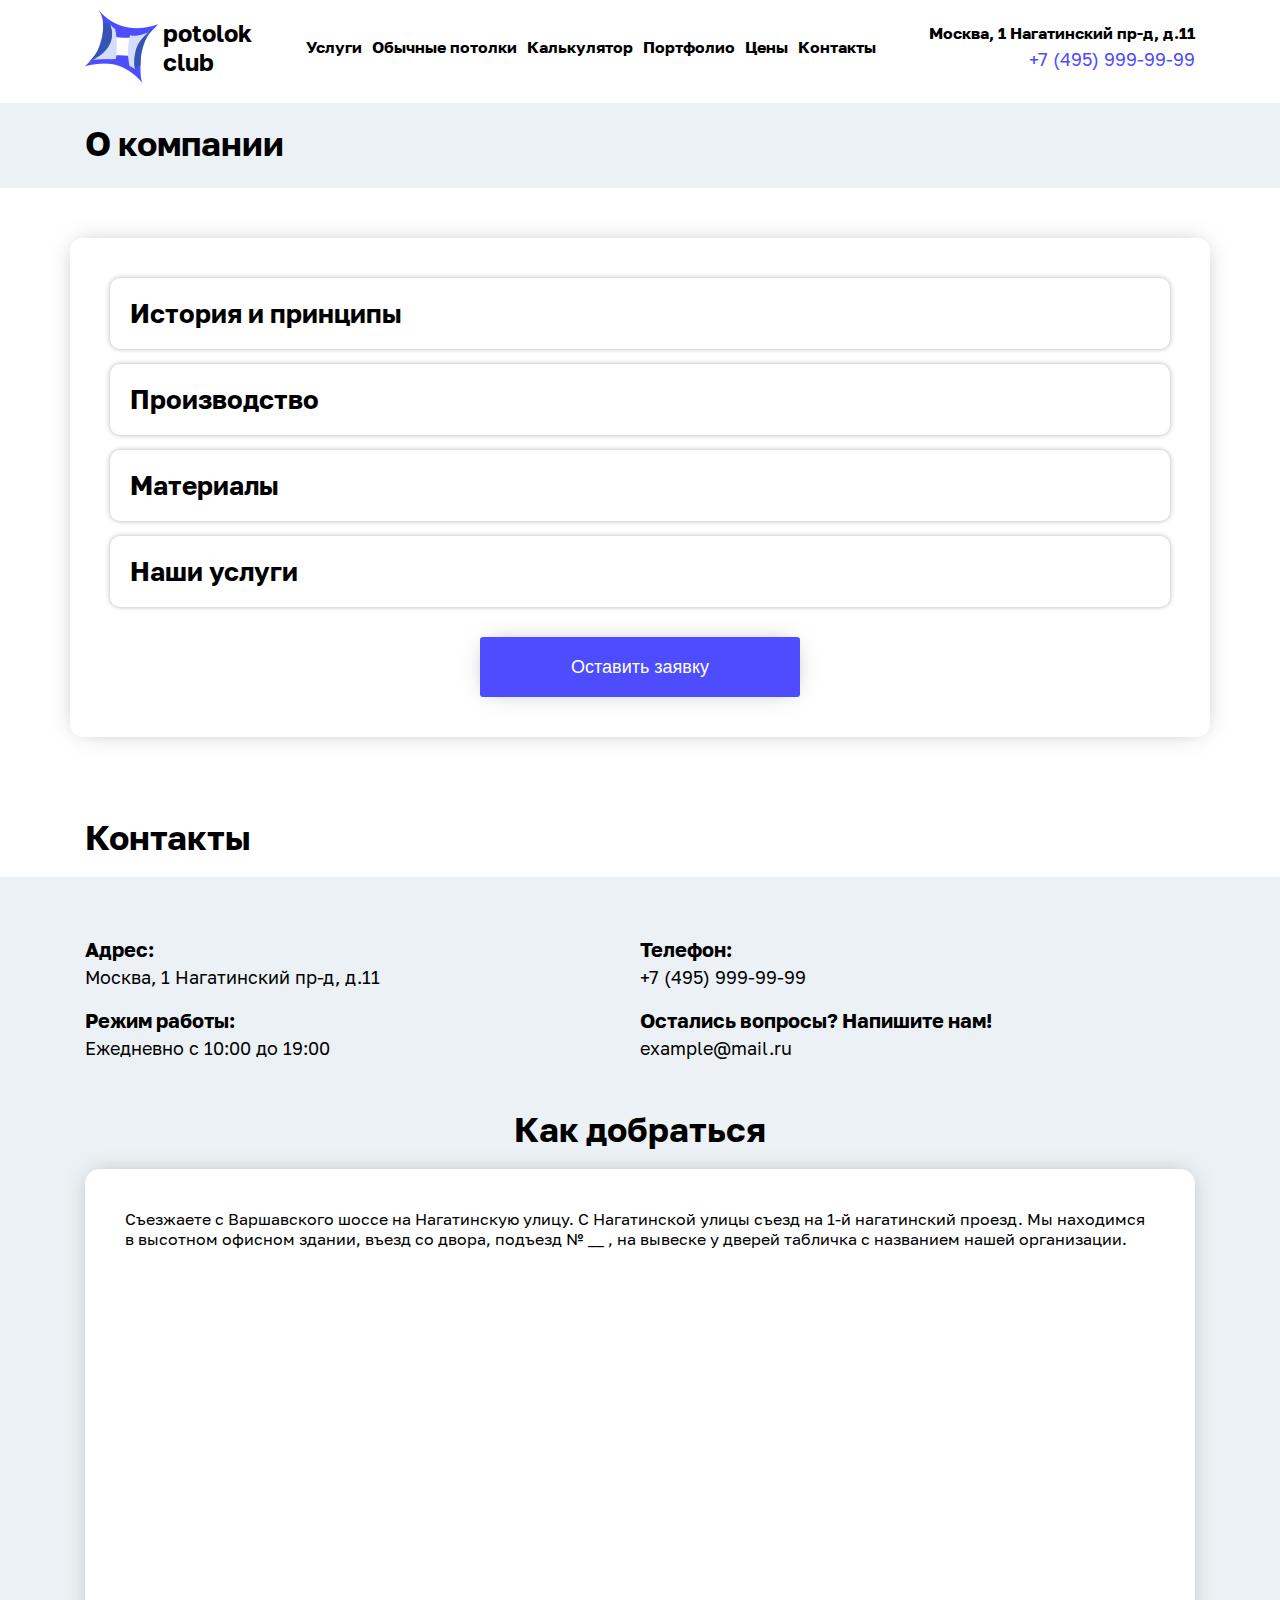
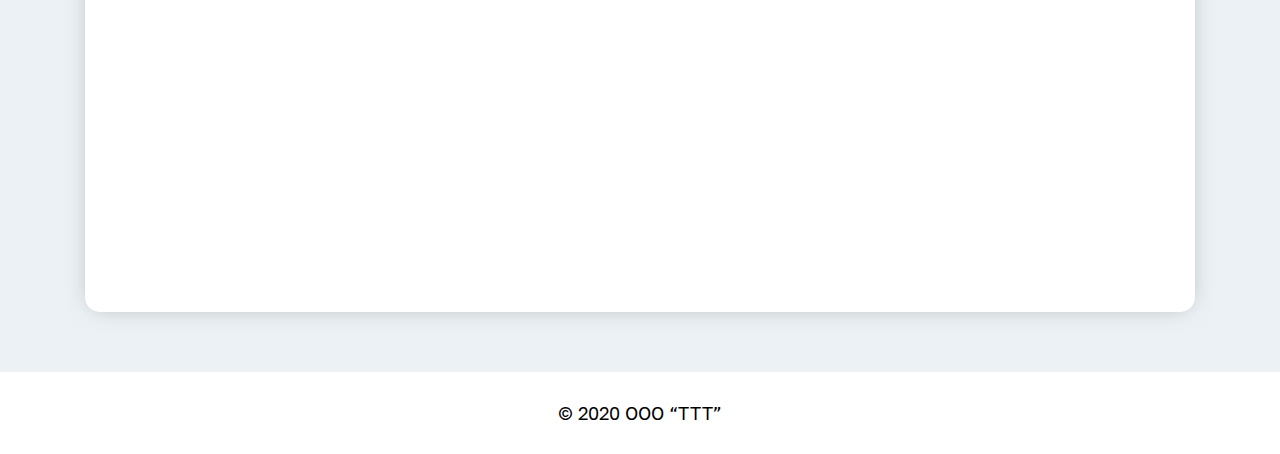
==== commit f4e071f9: "1" ====
--- a/about.html
+++ b/about.html
@@ -61,32 +61,32 @@
     </div>
     <div class="about-wrap container">
       
-      <h2>
+      <h2  class="accordeon">
         История и принципы
       </h2>
       <p>
         Компания ООО “ТТТ” была основана в далеком 2005 году, и в 2020 году мы уже будем отмечать серьезную дату: пятнадцатилетие нашей деятельности. За это время мы прошли долгий путь от маленькой бригады, состоящей из нескольких “рукастых” мастеров своего дела, до серьезной компании, которая может предложить своим клиентам целый комплекс работ как по устройству самых разных видов потолков, так и по оказанию сопутствующих услуг. Неизменным осталось только одно: качество нашей работы, за которое мы, как и прежде, отвечаем лично и ставим во главу угла надежность и долговечность устанавливаемых нами потолков и качество выполняемых нами заказов!
       </p>
-      <h2>
+      <h2  class="accordeon">
         Производство
       </h2>
       <p>
         Компания ООО “ТТТ” обладает собственной производственной базой с современным высокотехнологичным оборудованием, поэтому мы можем реализовать даже самые сложные задачи и работы для выполнения ваших заказов. Производственный цех нашей компании расположен в пределах города, что позволяет нам максимально оперативно обеспечить изготовление и доставку вашего заказа.   
       </p>
-      <h2>
+      <h2  class="accordeon">
         Материалы
       </h2>
       <p>
         У нас заключены прямые договора с поставщиками самых качественных современных материалов ведущих производителей России, Бельгии, Франции, Германии, Италии, Швейцарии и других стран. Все материалы имеют сертификаты качества и гарантию производителя на срок от 10 до 15 лет.
       </p>
-      <h2>
+      <h2  class="accordeon">
         Наши услуги 
       </h2>
       <p>
         Разнообразие используемых материалов позволяет нам не только устанавливать качественные и красивые стандартные разновидности потолков, но и  воплощать в жизнь любые дизайнерские проекты и эксклюзивные заказы, реализовать невероятно эффектные работы из их сочетания, внося изменения в конструкции, добавляя неожиданные и креативные решения вместо стандартных.
       </p>
       <div class="div-button">
-        <button class="button call-popup">Заказать обратный звонок</button>
+        <button class="button call-popup">Оставить заявку</button>
       </div>
     </div>
   </section>
--- a/css/main.css
+++ b/css/main.css
@@ -279,7 +279,8 @@
           align-items: center;
   background-image: url(../img/bg.png);
   background-size: cover;
-  background-position: center center;
+  background-position: 0 -25px;
+  background-repeat: no-repeat;
 }
 
 .header-main button {
@@ -1107,6 +1108,42 @@
           box-shadow: 0px 0px 25px -9px rgba(120, 120, 120, 0.76);
 }
 
+.about-wrap img {
+  width: 100%;
+  max-width: 800px;
+  margin: auto;
+  display: block;
+  border-radius: 13px;
+  -webkit-box-shadow: 0px 0px 25px -9px rgba(120, 120, 120, 0.76);
+          box-shadow: 0px 0px 25px -9px rgba(120, 120, 120, 0.76);
+  margin-bottom: 30px;
+}
+
+.about-wrap ul {
+  margin-bottom: 20px;
+}
+
+.about-wrap ul li {
+  margin: 5px 0;
+  padding-left: 20px;
+  position: relative;
+}
+
+.about-wrap ul li:after {
+  position: absolute;
+  content: '';
+  top: 50%;
+  -webkit-transform: translateY(-50%);
+          transform: translateY(-50%);
+  left: -0px;
+  height: 5px;
+  width: 5px;
+  border-radius: 50%;
+  border: 2px solid #4d4dff;
+  -webkit-box-shadow: 0 0 5px #4d4dff;
+          box-shadow: 0 0 5px #4d4dff;
+}
+
 .about-wrap span {
   color: red;
 }
@@ -1144,7 +1181,6 @@
 }
 
 .portfolio-page div.div-button {
-  width: 100%;
   display: -webkit-box;
   display: -ms-flexbox;
   display: flex;
@@ -1162,6 +1198,16 @@
   width: 100%;
   background-color: #ebf1f4;
   padding: 20px 0 10px 0;
+}
+
+.accordeon {
+  display: block;
+  padding: 20px;
+  -webkit-box-shadow: 0 0 5px rgba(0, 0, 0, 0.3);
+          box-shadow: 0 0 5px rgba(0, 0, 0, 0.3);
+  border-radius: 10px;
+  cursor: pointer;
+  z-index: 10;
 }
 
 @media (max-width: 1199px) {
@@ -1291,6 +1337,15 @@
   .about div.button {
     font-size: 14px !important;
   }
+  .about-wrap {
+    padding: 20px;
+  }
+  .about-wrap b, .about-wrap p, .about-wrap ul li, .about-wrap ol li {
+    font-size: 14px;
+  }
+  .about-wrap ol, .about-wrap ul {
+    padding-left: 10px;
+  }
   .about-wrap h2 {
     font-size: 20px;
     margin-bottom: 20px;
@@ -1363,8 +1418,23 @@
 }
 
 @media (max-width: 578px) {
+  .header-main {
+    background-position: center -10px;
+  }
+  .footer-main-wrap-map iframe {
+    max-height: 400px;
+  }
+  .about-wrap {
+    margin: 30px 0;
+  }
+  .portfolio-page div.div-button {
+    margin-top: 15px;
+  }
+  .header-top {
+    padding-bottom: 10px;
+  }
   .burger {
-    top: 100px;
+    top: 95px;
   }
   .header-main {
     min-height: 400px;
@@ -1414,9 +1484,19 @@
 }
 
 @media (max-width: 440px) {
+  .footer-main-wrap-map iframe {
+    max-height: 300px;
+  }
+  .title {
+    font-size: 24px !important;
+  }
+  #inputDiv input {
+    max-width: 100%;
+    width: 100%;
+  }
   .service-wrap {
-    padding-right: 30px;
-    padding-left: 30px;
+    padding-right: 10px;
+    padding-left: 10px;
   }
   .service-wrap-item {
     margin-bottom: 20px;
@@ -1438,9 +1518,6 @@
   .service-wrap-item {
     -ms-flex-preferred-size: 100%;
         flex-basis: 100%;
-  }
-  .service div.title {
-    padding-left: 15px;
   }
   .header-top-wrap-right {
     padding-left: 10px;
